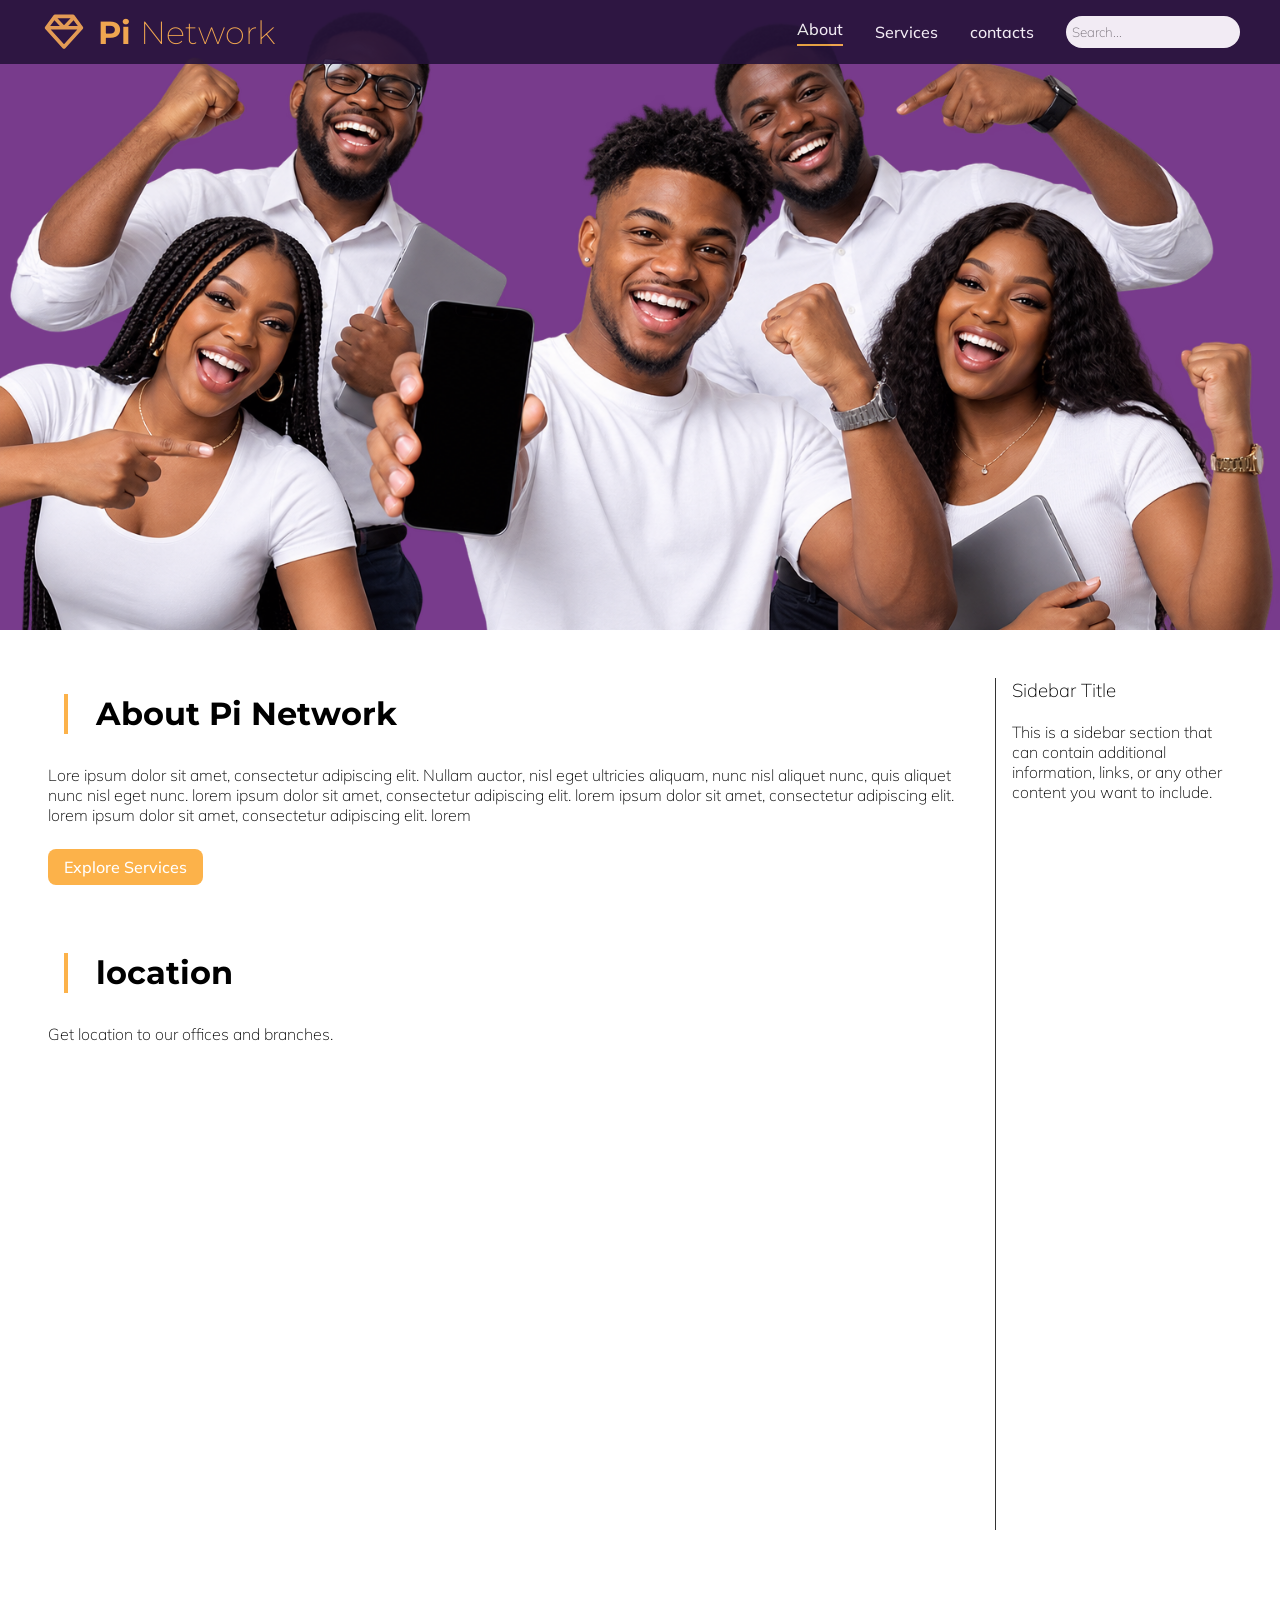
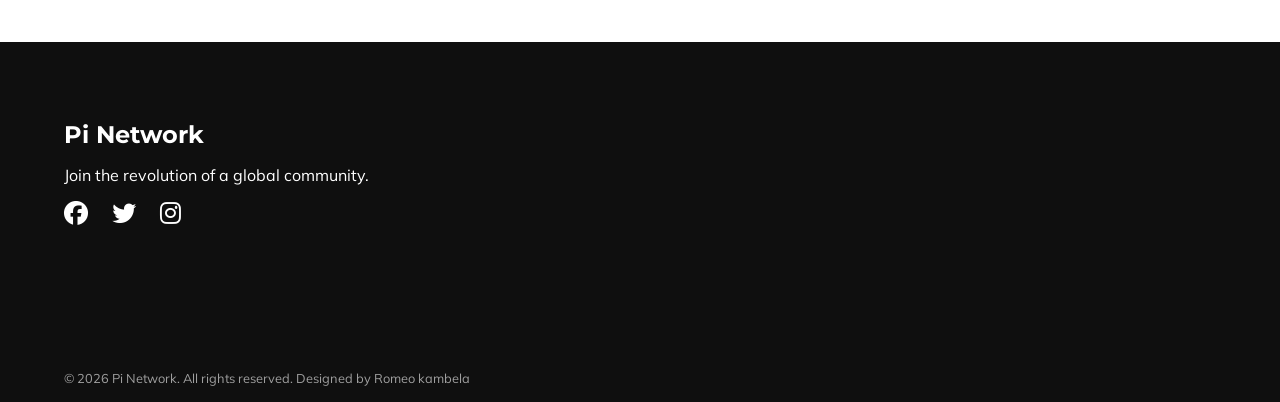
==== pages/about.html @ cb392203 "Add files via upload" ====
<!DOCTYPE html>
<html lang="en">
<head>
    <meta charset="UTF-8">
    <meta name="viewport" content="width=device-width, initial-scale=1.0">
    <title>PI Network | About</title>
    <link rel="stylesheet" href="../Styles/main.css">
    <link rel="icon" type="image/svg+xml" href="../resourses/Pi-Network-icon.svg">
    <link rel="stylesheet" href="https://cdnjs.cloudflare.com/ajax/libs/font-awesome/6.4.0/css/all.min.css" integrity="sha512-iecdLmaskl7CVJkEZSMUkrQ6ryJWAlcnNO6OPS/ువ0mHqZaJeBRDQgQQQfpllin9zcWfV1ZohvjIam8z9Z0g==" crossorigin="anonymous" referrerpolicy="no-referrer"/>
</head>
<body>
    <header class="header">
        <a href="../index.html">
            <div class="logo-container">
                <img src="../resourses/Pi-Network-icon.svg" alt="PI Network icon" class="logo">
                <h1><span class="Bold-text" style="padding-left: 10px; font-weight: 700;">Pi </span>Network</h1>
            </div>
        </a>
        <nav class="nav">
            <ul class="nav-list">
                <li><a href="about.html" class="nav-list-items active">About</a></li>
                <li><a href="services.html" class="nav-list-items modal-custom">Services</a></li>
                <li><a href="contacts.html" class="nav-list-items">contacts</a></li>
                <li><input type="search" placeholder="  Search..." class="search-field"></li>
            </ul>

            <!-- <div class="hamburger-menu">
                <div class="bar"></div>
                <div class="bar"></div>
                <div class="bar"></div>
            </div> -->

            <div class="manu-modal">
                <ul>
                    <li><a href="services.html#Philanthropy" class="nav-list-items">Philanthropy</a></li>
                    <li><a href="services.html#Orphanage" class="nav-list-items">Orphanage</a></li>
                    <li><a href="services.html#Education" class="nav-list-items">Education</a></li>
                    <li><a href="services.html#Emergency crises" class="nav-list-items">Emergency crises</a></li>
                </ul>
            </div>
        </nav>
    </header>
    <section class="hero about-hero" id="about-hero">
        
        <div class="hero-image about-hero-image">
            <img src="../resourses/banners/hero-about.png" alt="Hero Image">
        </div>
    </section>

    <main class="main about-main">
        <section class="about about-section" id="about">
            <div class="about-content">
                <h2 class="stroke-title">About Pi Network</h2>
                <p>Lore ipsum dolor sit amet, consectetur adipiscing elit. Nullam auctor, nisl eget ultricies aliquam, nunc nisl
                    aliquet nunc, quis aliquet nunc nisl eget nunc. lorem ipsum dolor sit amet, consectetur adipiscing elit. lorem ipsum dolor sit amet, consectetur adipiscing elit. lorem ipsum dolor sit amet, consectetur adipiscing elit. lorem
                </p>
                <a href="#Services" class="purple-bg-btn">Explore Services</a>
            </div>

            <br>
            <br>
            <br>
        
            <div class="about-content">
                <h2 class="stroke-title">location</h2>
                <p>Get location to our offices and branches.</p>
                <div class="map-container">
                    <iframe src="https://www.google.com/maps/embed?pb=!1m18!1m12!1m3!1d3719.1234567890123!2d-122.41941548468123!3d37.7749292797596!2m3!1f0!2f0!3f0!3m2!1i1024!2i768!4f13.1!3m3!1m2!1s0x8085809c12345678%3A0xabcdef1234567890!2sYour%20Company%20Location!5e0!3m2!1sen!2sus!4v1234567890123" width="600" height="450" style="border:0;" allowfullscreen="" loading="lazy" referrerpolicy="no-referrer-when-downgrade"></iframe>
                </div>
            </div>
        
        </section>
        
        <section class="sidebar">
            <h3>Sidebar Title</h3>
            <br>
            <p>This is a sidebar section that can contain additional information, links, or any other content you want to
                include.</p>
        </section>

        <!-- Additional sections can be added here --> 

    </main>

    <footer class="footer">
        <div class="footer-content">
            <h2>Pi Network</h2>
            <p>Join the revolution of a global community.</p>
            <div class="footer-social">
                <a href="#"><i class="fab fa-facebook"></i></a>
                <a href="#"><i class="fab fa-twitter"></i></a>
                <a href="#"><i class="fab fa-instagram"></i></a>
            </div>
        </div>
        <!-- <div class="footer-links">
            <a href="#about" class="nav-list-items">About</a>
            <a href="#Services" class="nav-list-items">Services</a>
            <a href="#contacts" class="nav-list-items">contacts</a>
        </div> -->
        
        <p class="footer-copyright">&copy; 2026 Pi Network. All rights reserved. Designed by Romeo kambela</p>
    </footer>

    <script src="../Scripts/animated-hero.js"></script>
    <script src="../Scripts/modal.js"></script>
</body>
---- Styles/main.css ----
@import url('https://fonts.googleapis.com/css2?family=Mulish:ital,wght@0,200..1000;1,200..1000&display=swap');
@import url('https://fonts.googleapis.com/css2?family=Montserrat:ital,wght@0,100..900;1,100..900&family=Mulish:ital,wght@0,200..1000;1,200..1000&display=swap');

:root{
    --primary-color: hsl(35, 97%, 64%);
    --secondary-color: hsl(269, 51%, 15%);
    --light-primary-color: hsl(46, 100%, 49%);
    --light-secondary-color: hsl(285, 41%, 39%);


    --main-text-color: hsl(0, 0%, 100%);
    --main-lightmode-text-color: hsl(0, 0%, 0%);
    --secondary-text-color: hsl(285, 41%, 39%);

    --main-bg-color: hsl(0, 0%, 6%);
    --modal-bg-color: hsl(0, 0%, 92%);

    --border-color: hsl(0, 0%, 20%);
}

h1,h2,h1>span,h2>span{
    font-family: "Montserrat", sans-serif;
    font-style: normal;
}

*{
    margin: 0;
    padding: 0;
    box-sizing: border-box;
    font-family: "Mulish", sans-serif;
    font-weight: 200;
    scroll-behavior: smooth;
    text-decoration: none;
    list-style: none;
    outline: none;
    border: none;
}

/* 
    Header | ------------------------------------------------ */
.header{
    position: sticky;
    top: 0;
    background-color: var(--secondary-color);
    height: 4rem;
    display: flex;
    align-items: center;
    justify-content: space-between;
    color: var(--main-text-color);
    z-index: 1;
    opacity: 0.9;
}


.nav{
    position: relative;
}

.manu-modal{
    display: none;
    font-family: "Montserrat", sans-serif;
    font-style: normal;
    position: absolute;
    top: 130%;
    right: 232px;
    background-color: var(--modal-bg-color);
    padding: 1rem;
    box-shadow: 0 0.5rem 1rem rgba(0, 0, 0, 0.1);
    border-radius: 0.5rem;
    transition: opacity 0.2s ease;
    
    &:hover{
        display: block;
    }
}

.manu-modal.show {
    display: block;
    
}


.logo{
    margin-left: 40px;
    width: 3rem;
    height: 3rem;
}

.logo-container{
    display: flex;
    align-items: center;
    color: var(--primary-color);
}

.nav-list{
    display: flex;
    align-items: center;
    gap: 2rem;
    margin-right: 40px;
}

.nav-list li a{
    color: var(--main-text-color);
}

.manu-modal li a{
    color: var(--main-bg-color);
}

.nav-list-items{
    font-size: 1rem;
    font-weight: 500;
    transition: all 0.3s ease-in-out;

    &:hover{
        &::after{
            color: var(--primary-color);
            content: "";
            display: block;
            width: 100%;
            height: 2px;
            margin-top: 5px;
            background-color: var(--primary-color);
        }
    }
}

.active::after{
    color: var(--primary-color);
    content: "";
    display: block;
    width: 100%;
    height: 2px;
    margin-top: 5px;
    background-color: var(--primary-color);
}

.search-field{
    height: 2rem;
    border-radius: 50px;
    
    &:focus{
        border: 1px solid var(--primary-color);
    }
}

    /* hero | ------------------------------------------------ */

.about-hero-image{
    position: absolute;
    left: 0;
    top: 0;
}

#about-hero{
    height: 70dvh;
}

.hero{
    position: relative;
    display: flex;
    align-items: center;
    justify-content: space-between;
    padding: 2rem 4rem;
    background-color: var(--light-secondary-color);
    color: var(--main-text-color);
    height: 55dvh;
    overflow: hidden;
    top: -4rem;
}

.hero-content{
    max-width: 50%;
}

.hero-content h1{
    font-size: 3rem;
    font-weight: 700;
    margin-bottom: 1rem;
}

.hero-content p{
    font-size: 1.2rem;
    margin-bottom: 2rem;
}

.hero-image img{
    max-width: 100%;
    height: auto;
    border-radius: 1rem;
}

.hero-header {
    position: relative;
    padding-left: 1rem;
    
    &::after {
        content: "";
        display: block;
        width: 4px;
        height: 120px;  /* adjust height as needed */
        position: absolute;
        left: 0;
        top: 0;
        background-color: var(--primary-color);
    }
}

/*
    main | ------------------------------------------------ */

.main{
    position: relative;
    padding: 1rem 1rem;
    color: var(--main-lightmode-text-color);
    margin: 2rem;
}

.stroke-title{
    position: relative;
    font-size: 2rem;
    font-weight: 700;
    margin: 1rem;
    padding-left: 2rem;

    &::after {
        content: "";
        display: block;
        width: 4px;
        height: 40px; 
        position: absolute;
        left: 0px;
        top: 0;
        background-color: var(--primary-color);
    }
}


.about-content p{
    margin: 2rem 0;
}


.about-main{
    position: relative;
    padding: 1rem 1rem;
    color: var(--main-lightmode-text-color);
    margin: 2rem;
    top: -4rem;
    display: flex;
}

.about-section{
    width: 80%;
    padding-right: 1rem;
}

.sidebar{
    padding-left: 1rem;
    width: 20%;
    border-left: 1px solid var(--border-color);
}

.contact-main{
    position: relative;
    padding: 1rem 1rem;
    color: var(--main-lightmode-text-color);
    margin: 2rem;
    top: -4rem;
    display: flex;
    margin-top: 4rem;
}

/*
    card | ------------------------------------------------ */

.service-cards{
    display: flex;
    flex-wrap: wrap;
    gap: 2rem;
    justify-content: center;
    margin-top: 2rem;
}

.card-container{
    display: flex;
    flex-direction: column;
    gap: 2rem;
    box-shadow: 0 0.5rem 1rem rgba(0, 0, 0, 0.1);
    border-radius: 0.5rem;
    width: 20dvw;
    height: 40dvh;
    overflow: hidden;
    display: flex;
    flex-direction: column;
    align-items: center;
    justify-content: center;
    margin: 1rem;
}

.card-image{
    height: 40%;
    width: 100%;
    font-size: 4rem;
    display: flex;
    align-items: center;
    justify-content: center;
    padding-top: 4rem;
    color: var(--light-secondary-color);
}

.card-content{
    width: 100%;
    height: 60%;
    display: flex;
    align-items: center;
    justify-content: center;
    padding: 1rem;
    flex-wrap: wrap;
}



/*
    footer | ------------------------------------------------ */

.footer{
    position: relative;
    bottom: 0;
    height: 40dvh;
    background-color: var(--main-bg-color);
    color: var(--main-text-color);
    padding: 2rem 4rem;
    display: flex;
    justify-content: space-between;
    align-items: center;
}

.footer-content{
    display: flex;
    flex-direction: column;
    gap: 1rem;
    position: relative;
    top: -50px;
}

.footer-content h2{
    font-size: 1.5rem;
    font-weight: 700;
}

.footer-content p{
    font-size: 1rem;
    font-weight: 400;
}

.footer-links{
    display: flex;
    gap: 2rem;
}

.footer-copyright{
    font-size: 0.8rem;
    font-weight: 400;
    color: var(--main-text-color);
    opacity: 0.6;
    position: absolute;
    bottom: 1rem;

}

.footer-social {
    display: flex;
    gap: 1.5rem;  /* Add space between icons */
}

.footer-social a {
    color: var(--main-text-color);
    font-size: 1.5rem;  /* Make icons bigger */
    display: inline-flex;
    align-items: center;
    justify-content: center;
    transition: all 0.3s ease-in-out;

    &:hover {
        color: var(--light-secondary-color);
        transform: scale(1.2);
    }
}

/* 
    BTN | ------------------------------------------------ */

.btn-white{
    background-color: var(--main-text-color);
    color: var(--secondary-color);
    padding: 0.5rem 1rem;
    border-radius: 0.5rem;
    font-size: 1rem;
    font-weight: 500;
    cursor: pointer;
    transition: all 0.3s ease-in-out;

    &:hover{
        background-color: var(--main-bg-color);
        color: var(--main-text-color);
    }
}

.purple-bg-btn{
    background-color: var(--primary-color);
    color: var(--main-text-color);
    padding: 0.5rem 1rem;
    border-radius: 0.5rem;
    font-size: 1rem;
    font-weight: 500;
    cursor: pointer;
    transition: all 0.3s ease-in-out;

    &:hover{
        background-color: var(--secondary-color);
    }
}


.yellow-bg-btn{
    background-color: var(--light-primary-color);
    color: var(--secondary-text-color);
    padding: 0.5rem 1rem;
    border-radius: 0.5rem;
    font-size: 1rem;
    font-weight: 500;
    cursor: pointer;
    transition: all 0.3s ease-in-out;
}

.yellow-bg-btn:hover{
    background-color: var(--light-primary-color);
    color: var(--secondary-text-color);
}

/*
    search-results | ------------------------------------------------ */

.search-results {
    margin-top: 2rem;
}

.search-result-item {
    padding: 1.5rem;
    border: 1px solid var(--border-color);
    border-radius: 0.5rem;
    margin-bottom: 1rem;
    background-color: var(--modal-bg-color);
}

.search-result-item h3 {
    margin-bottom: 0.5rem;
}

.search-result-item h3 a {
    color: var(--secondary-color);
    text-decoration: none;
    transition: color 0.3s;
}

.search-result-item h3 a:hover {
    color: var(--primary-color);
}

.search-result-item p {
    color: var(--secondary-text-color);
    font-size: 0.9rem;
}
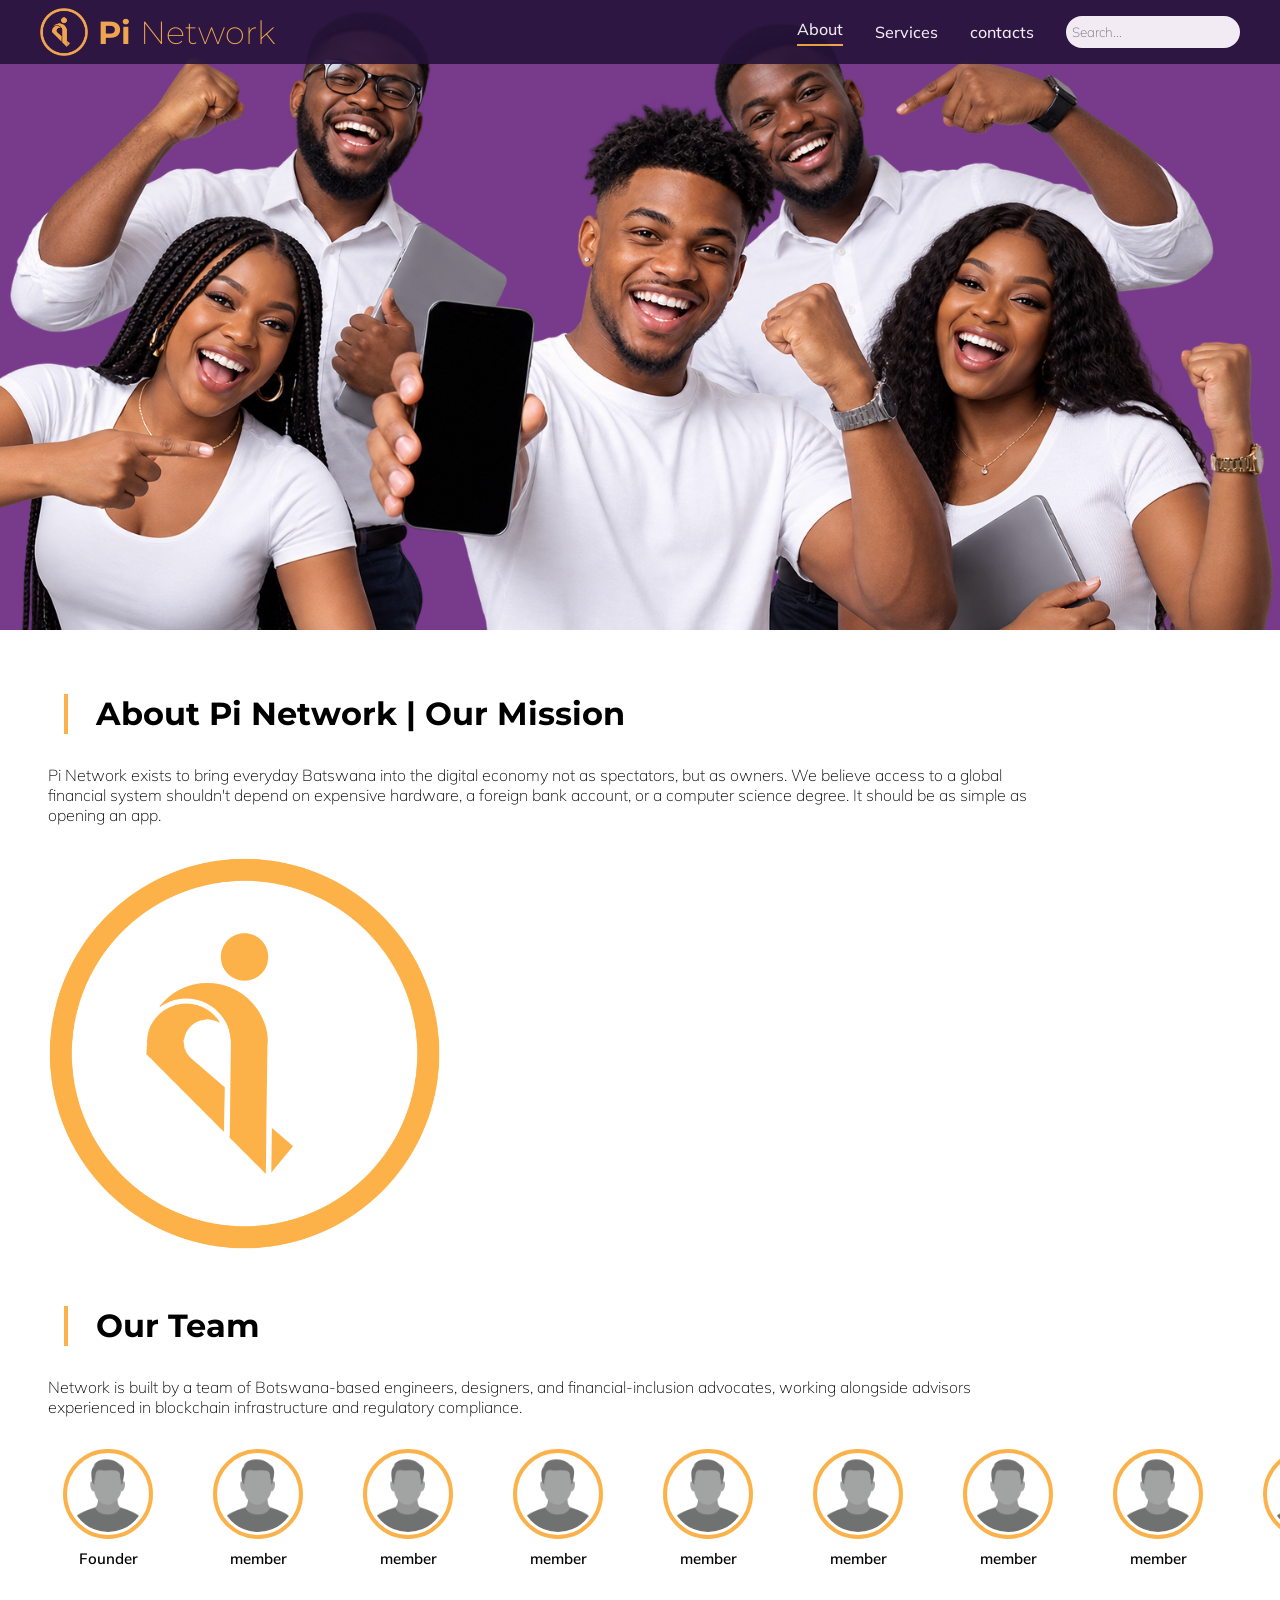
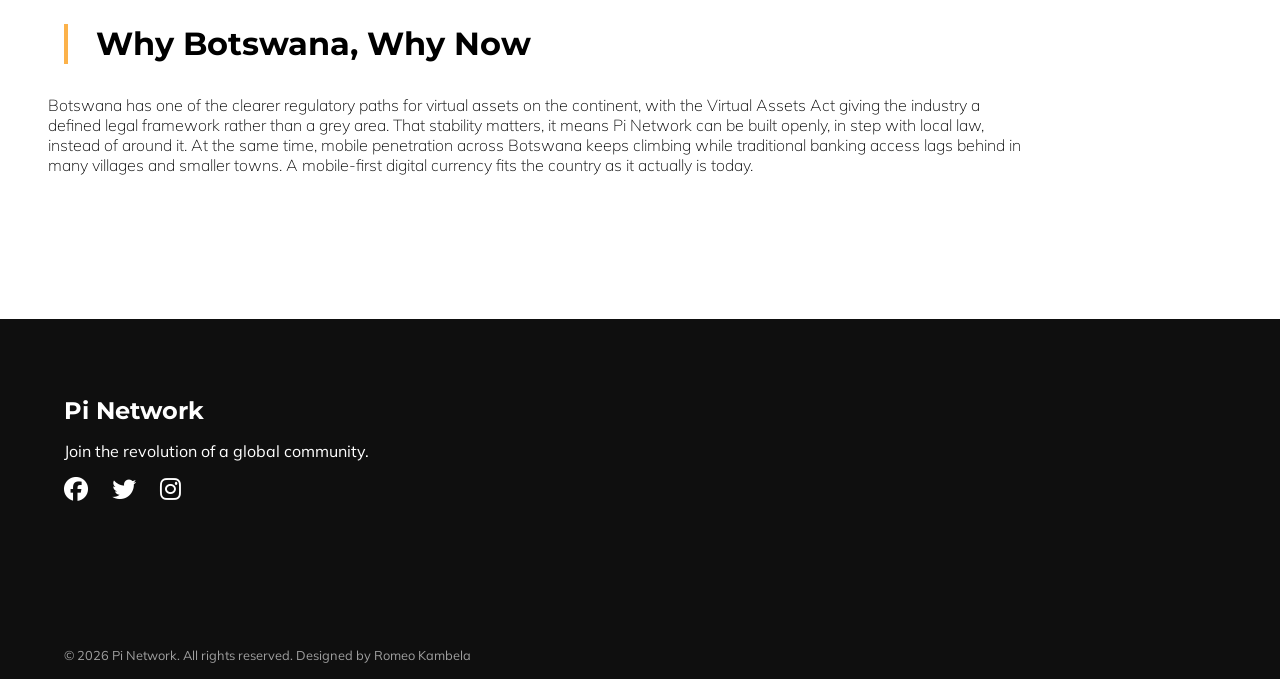
==== commit 27edb9bd: "Mobile friendly version" ====
--- a/pages/about.html
+++ b/pages/about.html
@@ -1,18 +1,24 @@
 <!DOCTYPE html>
 <html lang="en">
+
 <head>
     <meta charset="UTF-8">
     <meta name="viewport" content="width=device-width, initial-scale=1.0">
     <title>PI Network | About</title>
     <link rel="stylesheet" href="../Styles/main.css">
-    <link rel="icon" type="image/svg+xml" href="../resourses/Pi-Network-icon.svg">
-    <link rel="stylesheet" href="https://cdnjs.cloudflare.com/ajax/libs/font-awesome/6.4.0/css/all.min.css" integrity="sha512-iecdLmaskl7CVJkEZSMUkrQ6ryJWAlcnNO6OPS/ువ0mHqZaJeBRDQgQQQfpllin9zcWfV1ZohvjIam8z9Z0g==" crossorigin="anonymous" referrerpolicy="no-referrer"/>
+    <link rel="stylesheet" href="about_carousel.css">
+    <link rel="icon" type="image/png" href="../resourses/Pi-Network-icon.png">
+    <link rel="stylesheet" href="https://cdnjs.cloudflare.com/ajax/libs/font-awesome/6.4.0/css/all.min.css"
+        integrity="sha512-iecdLmaskl7CVJkEZSMUkrQ6ryJWAlcnNO6OPS/ువ0mHqZaJeBRDQgQQQfpllin9zcWfV1ZohvjIam8z9Z0g=="
+        crossorigin="anonymous" referrerpolicy="no-referrer" />
+    <link rel="stylesheet" href="../Styles/about_carousel.css">
 </head>
+
 <body>
     <header class="header">
         <a href="../index.html">
             <div class="logo-container">
-                <img src="../resourses/Pi-Network-icon.svg" alt="PI Network icon" class="logo">
+                <img src="../resourses/Pi-Network-icon.png" alt="PI Network icon" class="logo">
                 <h1><span class="Bold-text" style="padding-left: 10px; font-weight: 700;">Pi </span>Network</h1>
             </div>
         </a>
@@ -24,11 +30,11 @@
                 <li><input type="search" placeholder="  Search..." class="search-field"></li>
             </ul>
 
-            <!-- <div class="hamburger-menu">
-                <div class="bar"></div>
-                <div class="bar"></div>
-                <div class="bar"></div>
-            </div> -->
+            <button class="hamburger-menu" aria-label="Open navigation menu" aria-expanded="false">
+                <span class="bar"></span>
+                <span class="bar"></span>
+                <span class="bar"></span>
+            </button>
 
             <div class="manu-modal">
                 <ul>
@@ -40,46 +46,86 @@
             </div>
         </nav>
     </header>
+
     <section class="hero about-hero" id="about-hero">
-        
         <div class="hero-image about-hero-image">
             <img src="../resourses/banners/hero-about.png" alt="Hero Image">
         </div>
     </section>
 
-    <main class="main about-main">
+    <main class="main about-main" style="width: 100%;">
+        
         <section class="about about-section" id="about">
+            
             <div class="about-content">
-                <h2 class="stroke-title">About Pi Network</h2>
-                <p>Lore ipsum dolor sit amet, consectetur adipiscing elit. Nullam auctor, nisl eget ultricies aliquam, nunc nisl
-                    aliquet nunc, quis aliquet nunc nisl eget nunc. lorem ipsum dolor sit amet, consectetur adipiscing elit. lorem ipsum dolor sit amet, consectetur adipiscing elit. lorem ipsum dolor sit amet, consectetur adipiscing elit. lorem
-                </p>
-                <a href="#Services" class="purple-bg-btn">Explore Services</a>
+                <h2 class="stroke-title">About Pi Network | Our Mission</h2>
+                <p>Pi Network exists to bring everyday Batswana into the digital economy not as spectators, but as owners. We believe access to a global financial system shouldn't depend on expensive hardware, a foreign bank account, or a computer science degree. It should be as simple as opening an app.</p>
+                
             </div>
-
+            <img src="../resourses/Pi-Network-icon.png" style="height: auto; width:40%; display: flex; justify-self: center;" >
             <br>
             <br>
-            <br>
-        
             <div class="about-content">
-                <h2 class="stroke-title">location</h2>
-                <p>Get location to our offices and branches.</p>
-                <div class="map-container">
-                    <iframe src="https://www.google.com/maps/embed?pb=!1m18!1m12!1m3!1d3719.1234567890123!2d-122.41941548468123!3d37.7749292797596!2m3!1f0!2f0!3f0!3m2!1i1024!2i768!4f13.1!3m3!1m2!1s0x8085809c12345678%3A0xabcdef1234567890!2sYour%20Company%20Location!5e0!3m2!1sen!2sus!4v1234567890123" width="600" height="450" style="border:0;" allowfullscreen="" loading="lazy" referrerpolicy="no-referrer-when-downgrade"></iframe>
+                <h2 class="stroke-title">Our Team</h2>
+                <p>Network is built by a team of Botswana-based engineers, designers, and financial-inclusion advocates, working alongside advisors experienced in blockchain infrastructure and regulatory compliance.</p>
+                <div class="abt-carousel">
+                    <div class="abt-carousel-itm">
+                        <img src="../resourses/temp/placehold.png" alt="member role">
+                        <p>Founder</p>
+                    </div>
+
+                    <div class="abt-carousel-itm">
+                        <img src="../resourses/temp/placehold.png" alt="member role">
+                        <p>member</p>
+                    </div>
+                    <div class="abt-carousel-itm">
+                        <img src="../resourses/temp/placehold.png" alt="member role">
+                        <p>member</p>
+                    </div>
+                    <div class="abt-carousel-itm">
+                        <img src="../resourses/temp/placehold.png" alt="member role">
+                        <p>member</p>
+                    </div>
+                    <div class="abt-carousel-itm">
+                        <img src="../resourses/temp/placehold.png" alt="member role">
+                        <p>member</p>
+                    </div>
+                    <div class="abt-carousel-itm">
+                        <img src="../resourses/temp/placehold.png" alt="member role">
+                        <p>member</p>
+                    </div>
+
+                    <div class="abt-carousel-itm">
+                        <img src="../resourses/temp/placehold.png" alt="member role">
+                        <p>member</p>
+                    </div>
+                    <div class="abt-carousel-itm">
+                        <img src="../resourses/temp/placehold.png" alt="member role">
+                        <p>member</p>
+                    </div>
+                    <div class="abt-carousel-itm">
+                        <img src="../resourses/temp/placehold.png" alt="member role">
+                        <p>member</p>
+                    </div>
+                    <div class="abt-carousel-itm">
+                        <img src="../resourses/temp/placehold.png" alt="member role">
+                        <p>member</p>
+                    </div>
+                    <div class="abt-carousel-itm">
+                        <img src="../resourses/temp/placehold.png" alt="member role">
+                        <p>member</p>
+                    </div>
                 </div>
             </div>
-        
+            <br>
+            <br>
+            <div class="about-content">
+                <h2 class="stroke-title">Why Botswana, Why Now</h2>
+                <p>Botswana has one of the clearer regulatory paths for virtual assets on the continent, with the Virtual Assets Act giving the industry a defined legal framework rather than a grey area. That stability matters, it means Pi Network can be built openly, in step with local law, instead of around it.
+                At the same time, mobile penetration across Botswana keeps climbing while traditional banking access lags behind in many villages and smaller towns. A mobile-first digital currency fits the country as it actually is today.</p>
+                
+            </div>
         </section>
-        
-        <section class="sidebar">
-            <h3>Sidebar Title</h3>
-            <br>
-            <p>This is a sidebar section that can contain additional information, links, or any other content you want to
-                include.</p>
-        </section>
-
-        <!-- Additional sections can be added here --> 
-
     </main>
 
     <footer class="footer">
@@ -92,15 +138,14 @@
                 <a href="#"><i class="fab fa-instagram"></i></a>
             </div>
         </div>
-        <!-- <div class="footer-links">
-            <a href="#about" class="nav-list-items">About</a>
-            <a href="#Services" class="nav-list-items">Services</a>
-            <a href="#contacts" class="nav-list-items">contacts</a>
-        </div> -->
-        
-        <p class="footer-copyright">&copy; 2026 Pi Network. All rights reserved. Designed by Romeo kambela</p>
+        <p class="footer-copyright">&copy; 2026 Pi Network. All rights reserved. Designed by Romeo Kambela</p>
     </footer>
 
+    <script src="../Scripts/searchDisplay.js"></script>
+    <script src="../Scripts/searchResults.js"></script>
     <script src="../Scripts/animated-hero.js"></script>
     <script src="../Scripts/modal.js"></script>
-</body>+    <script src="../Scripts/hamburger.js"></script>
+</body>
+
+</html>
--- a/Styles/main.css
+++ b/Styles/main.css
@@ -36,6 +36,26 @@
     border: none;
 }
 
+.services {
+    position: relative;
+    isolation: isolate;
+    margin-right: 0 !important;
+    margin-left: 0 !important;
+    padding-left: 32px !important;
+    padding-right: 32px !important;
+}
+
+.services::before {
+    content: "";
+    position: absolute;
+    inset: 0;
+    background-image: url("../resourses/temp/Pattern2.webp");
+    background-repeat: repeat;
+    background-size: 500px;
+    opacity: 0.05;
+    z-index: -1;
+}
+
 /* 
     Header | ------------------------------------------------ */
 .header{
@@ -47,7 +67,7 @@
     align-items: center;
     justify-content: space-between;
     color: var(--main-text-color);
-    z-index: 1;
+    z-index: 1000;
     opacity: 0.9;
 }
 
@@ -211,9 +231,8 @@
 
 .main{
     position: relative;
-    padding: 1rem 1rem;
+    padding: 0rem 1rem;
     color: var(--main-lightmode-text-color);
-    margin: 2rem;
 }
 
 .stroke-title{
@@ -271,6 +290,21 @@
     margin-top: 4rem;
 }
 
+
+.main_section_2{
+    position: relative;
+    color: var(--main-lightmode-text-color);
+    top: -4rem;
+    display: flex;
+    margin-top: 4rem;
+    height: 50dvh;
+}
+
+#b2{
+    height: 70dvh;
+    
+}
+
 /*
     card | ------------------------------------------------ */
 
@@ -289,8 +323,8 @@
     box-shadow: 0 0.5rem 1rem rgba(0, 0, 0, 0.1);
     border-radius: 0.5rem;
     width: 20dvw;
-    height: 40dvh;
-    overflow: hidden;
+    height: 60dvh;
+    overflow:hidden;
     display: flex;
     flex-direction: column;
     align-items: center;
@@ -471,4 +505,456 @@
 .search-result-item p {
     color: var(--secondary-text-color);
     font-size: 0.9rem;
+}
+
+
+
+/* 
+   HAMBURGER MENU | -----------------------------------*/
+
+.hamburger-menu {
+    display: none;
+    width: 42px;
+    height: 42px;
+    padding: 8px;
+    margin-right: 20px;
+    background: transparent;
+    border: none;
+    cursor: pointer;
+
+    flex-direction: column;
+    justify-content: center;
+    align-items: center;
+    gap: 5px;
+}
+
+.hamburger-menu .bar {
+    display: block;
+    width: 26px;
+    height: 3px;
+    border-radius: 5px;
+    background-color: var(--main-text-color);
+    transition: all 0.3s ease;
+}
+
+
+/* 
+   MOBILE NAVIGATION | -----------------------------------*/
+
+@media (max-width: 768px) {
+
+    .header {
+        height: 4rem;
+        padding: 0;
+        opacity: 1;
+    }
+
+    .logo {
+        width: 2.6rem;
+        height: 2.6rem;
+        margin-left: 15px;
+    }
+
+    .logo-container h1 {
+        font-size: 1.25rem;
+    }
+
+    .nav {
+        display: flex;
+        align-items: center;
+    }
+
+    /* Hide desktop navigation | ----------------------------------- */
+    .nav-list {
+        position: fixed;
+        top: 4rem;
+        right: -100%;
+        
+        width: 80%;
+        max-width: 320px;
+        height: calc(100vh - 4rem);
+
+        margin: 0;
+        padding: 2rem;
+
+        background-color: var(--secondary-color);
+
+        display: flex;
+        flex-direction: column;
+        align-items: flex-start;
+        justify-content: flex-start;
+        gap: 1.5rem;
+
+        box-shadow: -5px 0 20px rgba(0, 0, 0, 0.25);
+
+        transition: right 0.3s ease;
+        z-index: 1000;
+    }
+
+    /* Open menu | ----------------------------------- */
+    .nav-list.menu-open {
+        right: 0;
+    }
+
+    .nav-list li {
+        width: 100%;
+    }
+
+    .nav-list li a {
+        display: block;
+        width: 100%;
+        font-size: 1.1rem;
+        padding: 0.5rem 0;
+    }
+
+    .search-field {
+        width: 100%;
+        height: 2.5rem;
+        padding: 0 1rem;
+    }
+
+    /* Show hamburger | ----------------------------------- */
+    .hamburger-menu {
+        display: flex;
+        position: relative;
+        z-index: 1100;
+    }
+
+    /* Hamburger -> X  | ----------------------------------- */
+    .hamburger-menu.active .bar:nth-child(1) {
+        transform: translateY(8px) rotate(45deg);
+    }
+
+    .hamburger-menu.active .bar:nth-child(2) {
+        opacity: 0;
+    }
+
+    .hamburger-menu.active .bar:nth-child(3) {
+        transform: translateY(-8px) rotate(-45deg);
+    }
+
+
+    /* 
+       SERVICES DROPDOWN | -----------------------------------*/
+
+    .manu-modal {
+        position: fixed;
+        top: auto;
+        right: auto;
+        bottom: 20px;
+        left: 20px;
+
+        width: calc(100% - 40px);
+        max-width: 300px;
+
+        padding: 1rem;
+
+        z-index: 1200;
+    }
+
+
+    /* 
+       HERO | -----------------------------------*/
+
+    .hero {
+        height: auto;
+        min-height: 30vh;
+
+        padding: 0 1.5dvh;
+        
+        justify-content: center;
+        text-align: center;
+
+        top: 0;
+        position: relative;
+    }
+
+    .hero-content {
+        max-width: 100%;
+        width: 100%;
+    }
+
+    .hero-content h1 {
+        font-size: 2.2rem;
+    }
+
+    .hero-content p {
+        font-size: 1rem;
+        line-height: 1.6;
+    }
+
+    .hero-header {
+        padding-left: 0;
+        margin: 0;
+    }
+
+    .hero-header::after {
+        display: none;
+    }
+
+    .hero-image {
+        width: 100%;
+        margin-top: 2rem;
+    }
+
+    .hero-image img {
+        position: absolute;
+        width: 100%;
+        max-width: 400px;
+        bottom: 0;
+        right: 0;
+    }
+
+
+    /*
+       MAIN | -----------------------------------*/
+
+    .main {
+        padding: 0 1rem;
+    }
+
+    .about-main,
+    .contact-main {
+        margin: 1rem 0;
+        padding: 1rem;
+        top: 0;
+
+        display: flex;
+        flex-direction: column;
+    }
+
+    .about-section {
+        width: 100%;
+        padding-right: 0;
+    }
+
+    .sidebar {
+        width: 100%;
+        border-left: none;
+        border-top: 1px solid var(--border-color);
+
+        padding: 2rem 0 0;
+        margin-top: 2rem;
+    }
+
+
+    /* 
+       TITLES / TEXT | -----------------------------------*/
+
+    .stroke-title {
+        font-size: 1.5rem;
+        margin: 1rem 0;
+        padding-left: 1.5rem;
+    }
+
+    .stroke-title::after {
+        height: 35px;
+        width: 3px;
+    }
+
+    .about-content p {
+        font-size: 1rem;
+        line-height: 1.7;
+        margin: 1.5rem 0;
+    }
+
+
+    /* 
+       SERVICE CARDS | ----------------------------------- */
+
+    .service-cards {
+        display: grid;
+        grid-template-columns: 1fr;
+        gap: 1rem;
+        margin-top: 2rem;
+    }
+
+    .card-container {
+        width: 100%;
+        height: auto;
+        min-height: 320px;
+
+        margin: 0;
+
+        gap: 1rem;
+    }
+
+    .card-image {
+        height: auto;
+        padding-top: 2rem;
+        font-size: 3rem;
+    }
+
+    .card-content {
+        height: auto;
+        padding: 1.5rem;
+    }
+
+    .card-content h1 {
+        font-size: 1.3rem;
+        text-align: center;
+    }
+
+    .card-content p {
+        font-size: 0.95rem;
+        line-height: 1.6;
+        text-align: center;
+    }
+
+
+    /*
+       DOWNLOAD SECTION | -----------------------------------*/
+
+    .main_section_2 {
+        height: auto;
+        min-height: auto;
+
+        top: 0;
+
+        display: flex;
+        flex-direction: column;
+        align-items: center;
+
+        text-align: center;
+
+        margin-top: 3rem;
+        padding-bottom: 3rem;
+    }
+
+    #b2 {
+        width: 100%;
+        height: auto;
+        max-width: 400px;
+        margin-top: 2rem;
+    }
+
+
+    /*
+       ABOUT PAGE HERO*/
+
+    #about-hero {
+        height: auto;
+        min-height: 40vh;
+    }
+
+    .about-hero {
+        padding: 0;
+    }
+
+    .about-hero-image {
+        position: relative;
+        width: 100%;
+    }
+
+    .about-hero-image img {
+        width: 100%;
+        height: auto;
+        border-radius: 0;
+    }
+
+
+    /* 
+       ABOUT PAGE IMAGE | -----------------------------------*/
+
+    .about-content > img {
+        width: 70% !important;
+        max-width: 300px;
+        margin: auto;
+    }
+
+
+    /*
+       FOOTER | -----------------------------------*/
+
+    .footer {
+        height: auto;
+        min-height: 350px;
+
+        padding: 3rem 1.5rem;
+
+        display: flex;
+        flex-direction: column;
+        align-items: center;
+        justify-content: center;
+
+        text-align: center;
+    }
+
+    .footer-content {
+        position: static;
+        align-items: center;
+        margin-bottom: 3rem;
+    }
+
+    .footer-social {
+        justify-content: center;
+    }
+
+    .footer-copyright {
+        position: static;
+        margin-top: 2rem;
+        line-height: 1.5;
+    }
+
+
+    /* 
+       SERVICES PAGE | -----------------------------------*/
+
+    .services {
+        padding-left: 1rem !important;
+        padding-right: 1rem !important;
+    }
+
+}
+
+
+/*
+   SMALL PHONES | -----------------------------------*/
+
+@media (max-width: 480px) {
+
+    .logo {
+        margin-left: 10px;
+        width: 2.4rem;
+        height: 2.4rem;
+    }
+
+    .logo-container h1 {
+        font-size: 1.1rem;
+    }
+
+    .hamburger-menu {
+        margin-right: 10px;
+    }
+
+    .hero {
+        min-height: 30vh;
+        padding: 2.5rem 1rem;
+    }
+
+    .hero-content h1 {
+        font-size: 1.9rem;
+    }
+
+    .hero-content p {
+        display: none;
+    }
+
+    .hero-image img{
+        height: 30dvb;
+        width: auto;
+    }
+
+    .stroke-title {
+        font-size: 1.35rem;
+    }
+
+    .card-container {
+        min-height: 300px;
+    }
+
+    .footer {
+        padding: 2.5rem 1rem;
+    }
+
 }
--- a/Styles/about_carousel.css
+++ b/Styles/about_carousel.css
@@ -0,0 +1,48 @@
+.abt-carousel {
+    display: flex;
+    width: max-content;
+    gap: 30px;
+    overflow: hidden;
+    animation: abt-scroll 18s linear infinite;
+}
+
+.abt-carousel-itm {
+    flex: 0 0 120px;
+    text-align: center;
+}
+
+.abt-carousel-itm img {
+    width: 90px;
+    height: 90px;
+    display: block;
+    margin: 0 auto 10px;
+
+    object-fit: cover;
+    border-radius: 50%;
+
+    border: 4px solid hsl(35, 97%, 64%);
+    padding: 3px;
+    background: #fff;
+    box-sizing: border-box;
+}
+
+.abt-carousel-itm p {
+    margin: 0;
+    text-align: center;
+    font-size: 15px;
+    font-weight: 600;
+}
+
+@keyframes abt-scroll {
+    from {
+        transform: translateX(0);
+    }
+
+    to {
+        transform: translateX(calc(-50% - 15px));
+    }
+}
+
+.abt-carousel:hover {
+    animation-play-state: paused;
+}
